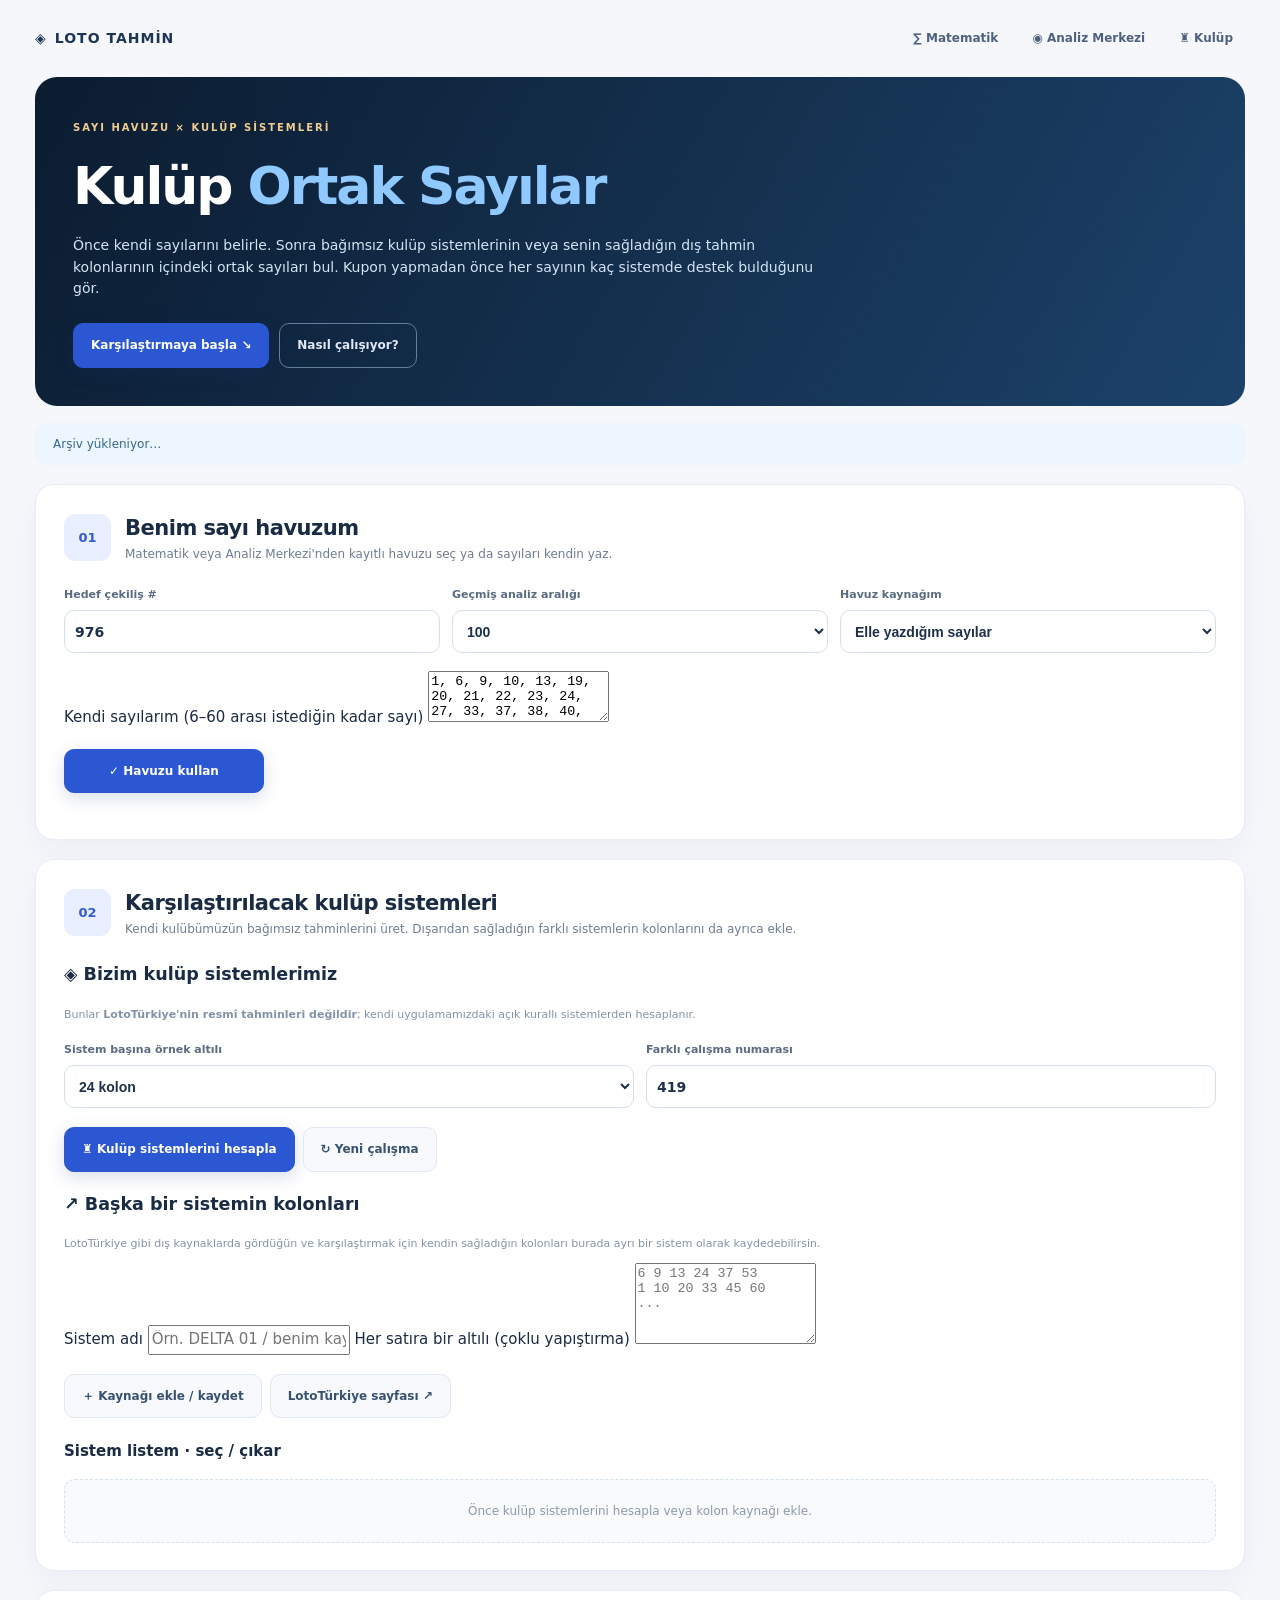
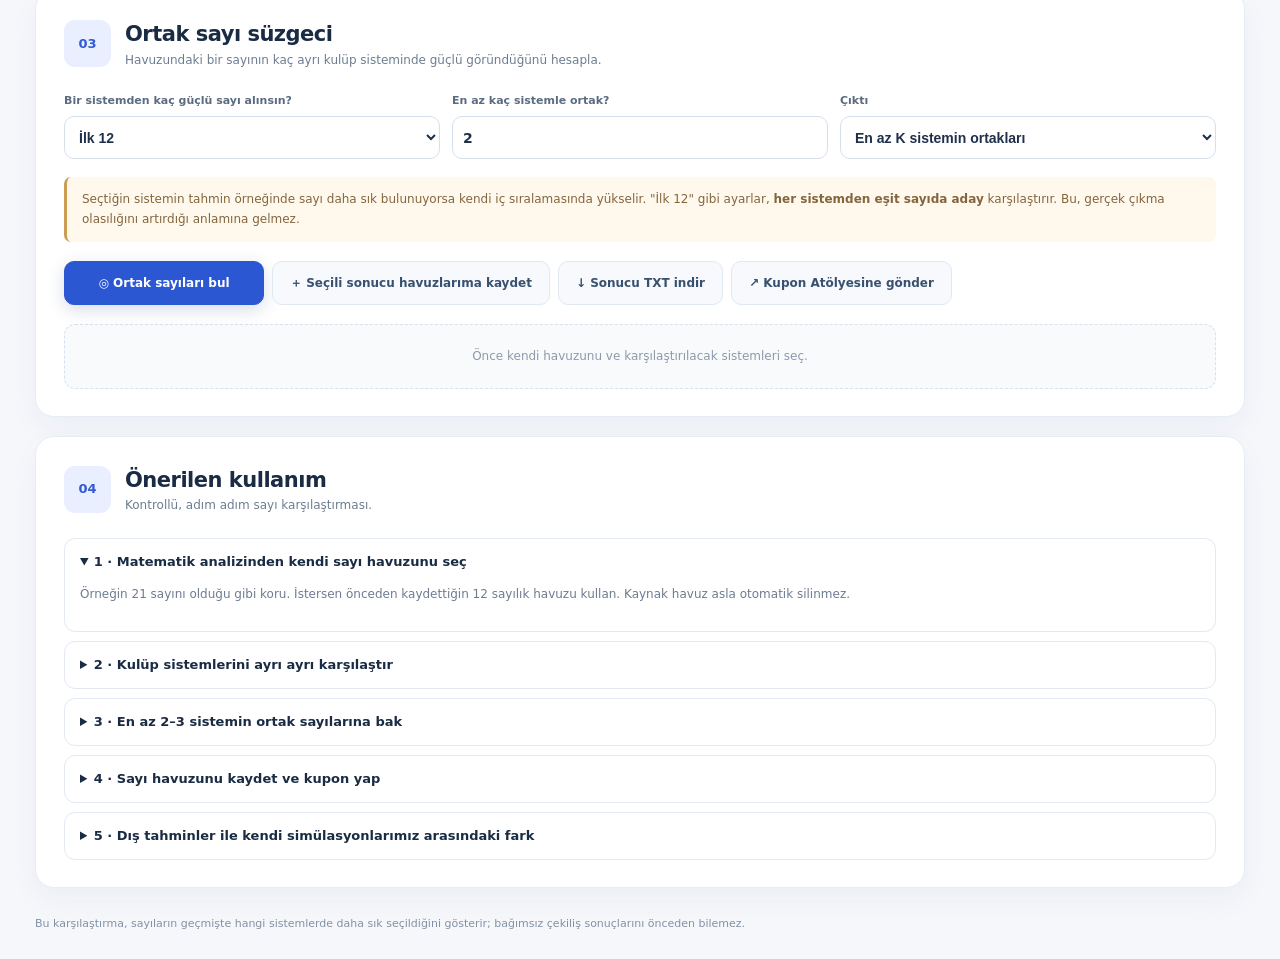
==== club-compare.html @ 2487f903 "Create standalone Winners Club cross-system common-numbers comparison workspace" ====
<!doctype html>
<html lang="tr">
<head><meta charset="utf-8"><meta name="viewport" content="width=device-width,initial-scale=1,viewport-fit=cover">
<meta name="theme-color" content="#11253d">
<meta name="description" content="Kendi loto sayı havuzunu, bağımsız Kazananlar Kulübü sistemleri ve sana ait dış tahmin kolonlarıyla karşılaştır.">
<title>Kulüp Ortak Sayı Analizi · Loto Tahmin</title>
<link rel="stylesheet" href="./styles.css"><link rel="stylesheet" href="./lab.css"><link rel="stylesheet" href="./club-compare.css">
</head>
<body><main class="lab-shell">
<header class="lab-nav"><a class="lab-logo" href="./index.html">◈ <strong>LOTO TAHMİN</strong></a>
<nav><a href="./index.html">∑ Matematik</a><a href="./lab.html">◉ Analiz Merkezi</a><a href="./lab.html#club">♜ Kulüp</a></nav></header>
<section class="lab-hero club-hero">
<span class="lab-eyebrow">SAYI HAVUZU × KULÜP SİSTEMLERİ</span>
<h1>Kulüp <span>Ortak Sayılar</span></h1>
<p>Önce kendi sayılarını belirle. Sonra bağımsız kulüp sistemlerinin veya senin sağladığın dış tahmin kolonlarının içindeki ortak sayıları bul. Kupon yapmadan önce her sayının kaç sistemde destek bulduğunu gör.</p>
<div class="lab-hero-actions"><a class="lab-button primary" href="#clubOwn">Karşılaştırmaya başla ↘</a><a class="lab-button outline" href="#clubHelp">Nasıl çalışıyor?</a></div>
</section>
<div class="lab-status" id="clubStatus">Arşiv yükleniyor…</div>

<section class="lab-panel" id="clubOwn">
<div class="lab-panel-heading"><span class="lab-step">01</span><div><h2>Benim sayı havuzum</h2><p>Matematik veya Analiz Merkezi'nden kayıtlı havuzu seç ya da sayıları kendin yaz.</p></div></div>
<div class="lab-grid three">
<label>Hedef çekiliş #<input id="clubTarget" type="number" min="2" value="976" inputmode="numeric"></label>
<label>Geçmiş analiz aralığı<select id="clubWindow"><option value="30">30</option><option value="50">50</option><option value="100" selected>100</option><option value="200">200</option><option value="500">500</option></select></label>
<label>Havuz kaynağım<select id="ownSource"><option value="manual">Elle yazdığım sayılar</option></select></label>
</div>
<label class="club-text-label" for="ownNumbers">Kendi sayılarım (6–60 arası istediğin kadar sayı)</label>
<textarea id="ownNumbers" class="club-textarea" rows="3" spellcheck="false" placeholder="1, 6, 9, 10, 13, 19, 20, ...">1, 6, 9, 10, 13, 19, 20, 21, 22, 23, 24, 27, 33, 37, 38, 40, 45, 48, 53, 54, 60</textarea>
<div class="lab-actions"><button id="applyOwn" type="button" class="lab-button primary">✓ Havuzu kullan</button><span class="lab-muted" id="ownCount"></span></div>
<div id="ownPreview" class="lab-ballrow"></div>
</section>

<section class="lab-panel" id="clubSources">
<div class="lab-panel-heading"><span class="lab-step">02</span><div><h2>Karşılaştırılacak kulüp sistemleri</h2><p>Kendi kulübümüzün bağımsız tahminlerini üret. Dışarıdan sağladığın farklı sistemlerin kolonlarını da ayrıca ekle.</p></div></div>
<div class="club-source-split">
<div class="club-subsection">
<h3>◈ Bizim kulüp sistemlerimiz</h3>
<p class="lab-muted">Bunlar <strong>LotoTürkiye'nin resmî tahminleri değildir</strong>; kendi uygulamamızdaki açık kurallı sistemlerden hesaplanır.</p>
<div class="lab-grid two">
<label>Sistem başına örnek altılı<select id="simulationCount"><option value="12">12 kolon</option><option value="24" selected>24 kolon</option><option value="50">50 kolon</option><option value="100">100 kolon</option></select></label>
<label>Farklı çalışma numarası<input id="simulationSeed" type="number" value="419" inputmode="numeric"></label>
</div>
<div class="lab-actions"><button id="simulateClub" type="button" class="lab-button primary">♜ Kulüp sistemlerini hesapla</button><button id="shuffleClub" type="button" class="lab-button soft">↻ Yeni çalışma</button></div>
</div>
<div class="club-subsection">
<h3>↗ Başka bir sistemin kolonları</h3>
<p class="lab-muted">LotoTürkiye gibi dış kaynaklarda gördüğün ve karşılaştırmak için kendin sağladığın kolonları burada ayrı bir sistem olarak kaydedebilirsin.</p>
<label class="club-text-label" for="externalName">Sistem adı</label>
<input id="externalName" type="text" class="club-textfield" maxlength="75" placeholder="Örn. DELTA 01 / benim kayıtlarım">
<label class="club-text-label" for="externalColumns">Her satıra bir altılı (çoklu yapıştırma)</label>
<textarea id="externalColumns" rows="5" class="club-textarea" spellcheck="false" placeholder="6 9 13 24 37 53&#10;1 10 20 33 45 60&#10;..."></textarea>
<div class="lab-actions"><button id="importExternal" type="button" class="lab-button soft">＋ Kaynağı ekle / kaydet</button><a href="https://www.lototurkiye.com/TAHMIN" target="_blank" rel="noopener noreferrer" class="lab-button soft">LotoTürkiye sayfası ↗</a></div>
</div>
</div>
<h3 class="lab-subtitle">Sistem listem · seç / çıkar</h3>
<div id="sourceList" class="club-source-list"><p class="lab-empty">Önce kulüp sistemlerini hesapla veya kolon kaynağı ekle.</p></div>
</section>

<section class="lab-panel" id="clubIntersect">
<div class="lab-panel-heading"><span class="lab-step">03</span><div><h2>Ortak sayı süzgeci</h2><p>Havuzundaki bir sayının kaç ayrı kulüp sisteminde güçlü göründüğünü hesapla.</p></div></div>
<div class="lab-grid three">
<label>Bir sistemden kaç güçlü sayı alınsın?<select id="topPerSource"><option value="6">İlk 6</option><option value="10">İlk 10</option><option value="12" selected>İlk 12</option><option value="15">İlk 15</option><option value="20">İlk 20</option><option value="30">İlk 30</option><option value="60">O sistemin tüm görülen sayıları</option></select></label>
<label>En az kaç sistemle ortak?<input id="minClubSources" type="number" min="1" value="2" inputmode="numeric"></label>
<label>Çıktı<select id="intersectionDisplay"><option value="consensus" selected>En az K sistemin ortakları</option><option value="all">Bütün sistemlerin ortakları</option><option value="supported">En az 1 sistemde</option><option value="unmatched">Sistemlerde bulunmayanlar</option></select></label>
</div>
<div class="lab-note">Seçtiğin sistemin tahmin örneğinde sayı daha sık bulunuyorsa kendi iç sıralamasında yükselir. "İlk 12" gibi ayarlar, <strong>her sistemden eşit sayıda aday</strong> karşılaştırır. Bu, gerçek çıkma olasılığını artırdığı anlamına gelmez.</div>
<div class="lab-actions"><button id="compareClub" type="button" class="lab-button primary">◎ Ortak sayıları bul</button><button id="saveConsensus" type="button" class="lab-button soft">＋ Seçili sonucu havuzlarıma kaydet</button><button id="exportClub" type="button" class="lab-button soft">↓ Sonucu TXT indir</button><button id="sendToCoupons" type="button" class="lab-button soft">↗ Kupon Atölyesine gönder</button></div>
<div id="clubOutput"><p class="lab-empty">Önce kendi havuzunu ve karşılaştırılacak sistemleri seç.</p></div>
</section>

<section class="lab-panel" id="clubHelp">
<div class="lab-panel-heading"><span class="lab-step">04</span><div><h2>Önerilen kullanım</h2><p>Kontrollü, adım adım sayı karşılaştırması.</p></div></div>
<div class="lab-guide">
<details open><summary>1 · Matematik analizinden kendi sayı havuzunu seç</summary><p>Örneğin 21 sayını olduğu gibi koru. İstersen önceden kaydettiğin 12 sayılık havuzu kullan. Kaynak havuz asla otomatik silinmez.</p></details>
<details><summary>2 · Kulüp sistemlerini ayrı ayrı karşılaştır</summary><p>Kulübümüzdeki 6 bağımsız sistemden 24–100 kolon örneği oluştur. Varsa LotoTürkiye veya başka yerden <em>kendinin getirdiği</em> gerçek kolonları ayrı isimle ekle. Sistem adını ve kolonların hangi hedef çekilişe ait olduğunu kontrol et.</p></details>
<details><summary>3 · En az 2–3 sistemin ortak sayılarına bak</summary><p>İlk 12–15 sayılık sistem listelerini kıyasla. Önce 2 sistem eşiğiyle başla; 3 veya 4 sistem eşiği çok sayıyı dışarıda bırakıyorsa geri dön. Ayrıca "Bütün sistemlerde ortak" seçeneği de var.</p></details>
<details><summary>4 · Sayı havuzunu kaydet ve kupon yap</summary><p>Ortaya çıkan sonuç ayrı bir havuz olarak kaydedilir. Kupon Atölyesi'ne geçtiğinde bu havuzu sıkı veya yumuşak sınırla kullanabilirsin. Sıfır veya 6'dan az sayı varsa altılı yapmak için havuzu genişletmelisin.</p></details>
<details><summary>5 · Dış tahminler ile kendi simülasyonlarımız arasındaki fark</summary><p>LotoTürkiye'deki sistemler birçok olası kombinasyon arasından örnekler yayımlıyor; tüm olasılıkları temsil ettikleri söylenemez. Sitemiz bu içerikleri otomatik kopyalamaz veya yeniden yayımlamaz. Senin eklediğin tahminler yalnızca kendi cihazında saklanır. 4–5 bilme garantisi yoktur.</p></details>
</div></section>
<footer class="lab-footer">Bu karşılaştırma, sayıların geçmişte hangi sistemlerde daha sık seçildiğini gösterir; bağımsız çekiliş sonuçlarını önceden bilemez.</footer>
<div class="lab-toast" id="clubToast" role="status" aria-live="polite"></div>
</main><script type="module" src="./club-compare-ui.mjs"></script></body></html>
---- styles.css ----
:root{
 --ink:#132137;--muted:#617087;--subtle:#95a0b1;--line:#e5eaf1;--paper:#f5f7fb;--white:#fff;--navy:#0d1b2a;--deep:#152a45;--blue:#315de6;--blue2:#eff3ff;--green:#13835e;--greenbg:#e9f9f1;--orange:#edac4b;--shadow:0 14px 42px rgba(19,39,72,.05)
}
*{box-sizing:border-box}html{scroll-behavior:smooth}body{margin:0;background:var(--paper);color:var(--ink);font:15px/1.55 system-ui,-apple-system,"Segoe UI",sans-serif}
button,input{font:inherit}button{cursor:pointer}a{color:inherit}.shell{max-width:1280px;margin:auto;padding:0 24px}.top{height:96px;display:flex;align-items:center;justify-content:space-between;gap:20px}
.brand{display:flex;align-items:center;gap:14px}.brand-icon{width:47px;height:47px;border-radius:14px;display:grid;place-items:center;color:#f0c777;background:var(--navy);font-size:30px}.overline{color:var(--muted);font-size:10px;font-weight:800;letter-spacing:1.8px}
.brand h1{font-size:23px;margin:-2px 0 0;letter-spacing:-1.1px}.brand em{font-style:normal;color:var(--blue)}.status{font-size:12px;font-weight:700;background:#edf4ee;border:1px solid #d5e8d8;color:#337754;padding:9px 13px;border-radius:99px;white-space:nowrap}
.status i{display:inline-block;width:7px;height:7px;border-radius:50%;background:#389a66;margin-right:5px}.status.error{color:#b33939;background:#fff0ef;border-color:#ffdfda}.status.error i{background:#d45146}
.intro{border-radius:25px;background:linear-gradient(124deg,#0c1b2b 0%,#193550 63%,#234f68 100%);color:white;padding:45px 50px;display:flex;align-items:flex-end;justify-content:space-between;gap:30px;position:relative;overflow:hidden;box-shadow:0 20px 50px rgba(10,27,47,.12)}
.intro:after{content:"";width:480px;height:480px;border:1px solid rgba(255,255,255,.08);border-radius:50%;position:absolute;right:-190px;top:-240px;box-shadow:0 0 0 60px rgba(255,255,255,.023),0 0 0 120px rgba(255,255,255,.018)}
.intro>div{position:relative;z-index:1}.eyebrow{color:#f2c279;font-size:10px;font-weight:800;letter-spacing:2.4px}.intro h2{font-size:clamp(26px,3.5vw,45px);letter-spacing:-1.7px;line-height:1.13;margin:12px 0 18px}.intro h2 span{color:#a6d9fc}.intro p{max-width:580px;font-size:14px;color:#bdd0df;margin:0}.intro-numbers{display:flex;gap:24px;text-align:center;flex-shrink:0}
.intro-numbers div{border-left:1px solid rgba(255,255,255,.2);padding-left:21px}.intro-numbers strong{display:block;font-size:32px;line-height:1.2;font-weight:750;letter-spacing:-1px}.intro-numbers span{font-size:11px;color:#bdcfdf}
.workbench,.results,.compare,.archive{background:var(--white);padding:30px 34px;margin-top:24px;border:1px solid #edf0f5;border-radius:20px;box-shadow:var(--shadow)}
.panel-heading{display:flex;gap:14px;align-items:center;margin-bottom:25px}.panel-heading h3{font-size:21px;margin:0;letter-spacing:-.5px}.panel-heading p{font-size:13px;margin:0;color:var(--muted)}.step-counter{border-radius:10px;background:#edf1ff;color:var(--blue);font-weight:800;padding:9px 12px;font-size:13px;align-self:flex-start}
.targetbar{display:flex;align-items:center;gap:20px;padding:18px 22px;background:#f8faff;border:1px solid #e6ecff;border-radius:13px;margin-bottom:23px}.targetbar>label{font-size:12px;font-weight:800;max-width:105px;line-height:1.35}.target-input{height:46px;width:123px;display:flex;align-items:center;border:1px solid #d9e3fa;background:#fff;border-radius:10px;color:#95a9c0;padding:0 12px;gap:6px}.target-input input{width:100%;min-width:0;border:0;outline:0;font-size:22px;color:var(--ink);font-weight:750}.target-numbers{display:flex;align-items:center;flex-wrap:wrap;gap:8px;margin-left:auto}
.ball{min-width:31px;height:31px;padding:0 7px;display:inline-flex;justify-content:center;align-items:center;border-radius:9px;background:#f0f3f8;color:#20344a;font-size:13px;font-weight:800;font-variant-numeric:tabular-nums}
.ball.hit{background:var(--greenbg);color:var(--green);box-shadow:inset 0 0 0 1px #c7eedc}.ball.target{background:#dfebff;color:#234eaa}
.muted{color:var(--muted)}.mode-tabs{display:flex;gap:8px;flex-wrap:wrap;border-bottom:1px solid var(--line);padding-bottom:15px;margin-bottom:22px}
.tab{border:1px solid var(--line);background:#fff;border-radius:10px;padding:11px 15px;font-size:13px;font-weight:750;color:#58677b;transition:.15s}.tab:hover{border-color:#b4c5fc}.tab.active{background:var(--navy);color:#fff;border-color:var(--navy)}.tab span{font-size:19px;line-height:0;vertical-align:-1px;margin-right:3px}
.form-grid{display:grid;grid-template-columns:repeat(3,minmax(0,1fr));gap:14px}.field{display:flex;flex-direction:column;gap:7px}.field label,.field>span{font-size:12px;font-weight:780}.field label small,.field span small{font-size:10px;color:#9ba7b5;font-weight:550}
.field input:not([type=checkbox]),.filter-row input,.save-input input{height:46px;min-width:0;width:100%;padding:0 13px;border:1px solid #dce3ed;background:#fff;border-radius:10px;color:var(--ink);outline:0;font-variant-numeric:tabular-nums}
.field input:focus,.filter-row input:focus,.save-input input:focus{border-color:var(--blue);box-shadow:0 0 0 3px rgba(49,93,230,.1)}
.span-two{grid-column:1/-1}.hidden{display:none!important}.checkline{font-size:12px;font-weight:650;display:flex;align-items:center;gap:9px;color:var(--ink);cursor:pointer}.checkline input{accent-color:var(--blue);width:16px;height:16px;margin:0}.alt-input{max-width:280px}
.rule-line{font-size:12px;color:#5b7292;background:#f3f7fc;border-radius:10px;padding:12px 15px;margin-top:18px}.rule-line span{font-size:16px;color:#4068d8}
.form-actions{display:flex;align-items:center;gap:10px;flex-wrap:wrap;margin-top:22px}.primary,.secondary,.ghost,.file-button{display:inline-flex;align-items:center;justify-content:center;gap:6px;border-radius:10px;font-size:13px;font-weight:800;text-decoration:none;padding:12px 18px;min-height:45px}
.primary{background:var(--blue);border:1px solid var(--blue);color:#fff;box-shadow:0 5px 12px rgba(49,93,230,.14)}.primary:hover{background:#244bcb}
.secondary{background:#fff;color:#344963;border:1px solid #d7dfe9}.secondary:hover{background:#f7faff}
.ghost{border:0;background:transparent;color:#506b8f;padding:8px 4px}.ghost:hover{color:var(--blue)}.danger{color:#c04b4b}.link-button{width:max-content}
.metrics{display:grid;grid-template-columns:repeat(4,1fr);gap:10px;margin-bottom:25px}.metric{padding:17px 14px;background:#f8fafd;border:1px solid var(--line);border-radius:12px}.metric strong{display:block;font-size:25px;line-height:1.3;letter-spacing:-.8px;font-variant-numeric:tabular-nums}.metric span{font-size:11px;color:var(--muted);font-weight:650}.metric.positive{background:#f0fbf5;border-color:#d4f0df}.metric.positive strong{color:var(--green)}
.result-head{display:flex;align-items:center;justify-content:space-between;gap:15px;margin:12px 0}.result-head strong{display:block}.result-head small{display:block;color:var(--muted);font-size:11px}.number-grid{display:flex;gap:7px;flex-wrap:wrap;padding:8px 0 18px}
.table-scroller{overflow:auto;border:1px solid var(--line);border-radius:12px}.step-table{border-collapse:collapse;width:100%;min-width:840px;text-align:left}.step-table th{font-size:11px;letter-spacing:.2px;color:#6d7f97;background:#f8fafd;padding:13px 16px;white-space:nowrap}
.step-table td{border-top:1px solid #ecf0f4;padding:12px 15px;font-size:12px;vertical-align:middle}.step-table tr:hover td{background:#fbfcff}.step-table .ball{margin:2px;min-width:27px;height:27px;padding:0 5px;border-radius:7px;font-size:11px}
.step-table .refval{font-size:14px;font-weight:750;color:var(--ink);white-space:nowrap}.step-table .index{font-size:11px;color:var(--subtle)}.step-table .pickfrom{white-space:nowrap;font-weight:650}.step-table .pickfrom small{display:block;color:var(--subtle);font-weight:400}.matches{font-weight:800;color:var(--green)}.no-hit{color:#a0a9b6}
.alert{padding:12px 15px;border-radius:9px;margin-top:16px;background:#fffbec;color:#8b640f;font-size:12px}
.save-row{border-top:1px solid var(--line);padding-top:21px;margin-top:20px;display:flex;gap:14px;align-items:flex-end;justify-content:flex-end}.save-input{flex:1;display:flex;flex-direction:column;gap:6px}.save-input>span{font-size:11px;font-weight:750}
.empty{padding:20px;background:#f7f9fc;text-align:center;border-radius:12px;color:var(--muted);font-size:13px}
.saved-list{display:flex;flex-direction:column;gap:10px}.saved-item{border:1px solid var(--line);padding:14px;display:flex;align-items:center;gap:13px;border-radius:12px}.saved-item.active{border-color:#c6d4fb;background:#f9fbff}.saved-item .toggle{accent-color:var(--blue);width:19px;height:19px}.saved-details{flex:1;min-width:0}.saved-details strong{display:block;overflow:hidden;text-overflow:ellipsis;white-space:nowrap;font-size:13px}.saved-details small{display:block;color:var(--muted);font-size:11px}.saved-item .mini{background:#edf5ff;color:#315494;border-radius:7px;padding:5px 8px;font-size:12px;font-weight:800}.saved-item button{padding:5px 10px;border:0;background:transparent;color:#a45b63;font-weight:800}
.compare-controls{display:flex;gap:10px;flex-wrap:wrap;margin:20px 0}.radio-pill{cursor:pointer}.radio-pill input{position:absolute;opacity:0}.radio-pill span{display:inline-flex;padding:10px 13px;border:1px solid #dce2ee;border-radius:9px;font-weight:760;font-size:12px}.radio-pill input:checked+span{background:#eaf0ff;border-color:#bacafe;color:#2548c3}
.compare-stats{display:flex;gap:12px;align-items:center;flex-wrap:wrap;font-size:12px;color:var(--muted)}.compare-stats strong{font-size:19px;color:var(--ink)}
.filters{border:1px solid var(--line);border-radius:12px;margin-top:14px;overflow:hidden}.filters summary{display:flex;justify-content:space-between;align-items:center;list-style:none;cursor:pointer;padding:15px 18px;background:#f9fafc;font-size:13px;font-weight:780}.filters summary::-webkit-details-marker{display:none}.filters .subtle{font-size:11px;color:#8a96a7;font-weight:500}.filter-body{padding:20px;display:grid;gap:15px}.filter-row{display:flex;gap:15px}.filter-row label{font-size:11px;color:var(--muted);font-weight:700;display:flex;flex-direction:column;gap:6px;flex:1}.compact{max-width:420px}.filtered-result{margin-top:16px;border:1px solid #e3ebfb;background:#f9fbff;padding:18px;border-radius:12px}.filtered-result strong{font-size:14px}.filtered-result p{font-size:12px;color:var(--muted);margin:5px 0 7px}
.archive-toolbar{display:flex;gap:10px;flex-wrap:wrap}.file-button{position:relative;background:var(--navy);color:white;overflow:hidden}.file-button input{position:absolute;inset:0;opacity:0;cursor:pointer}.archive-preview{margin-top:15px;font-size:12px;color:var(--muted)}
footer{font-size:11px;color:#8492a4;display:flex;gap:8px;flex-wrap:wrap;justify-content:space-between;padding:24px 2px 42px}.toast{position:fixed;bottom:24px;left:50%;transform:translateX(-50%) translateY(30px);max-width:calc(100vw - 30px);background:#17263c;color:white;padding:12px 18px;font-size:12px;border-radius:12px;box-shadow:0 10px 30px rgba(0,0,0,.2);pointer-events:none;opacity:0;transition:.2s;z-index:20}.toast.show{opacity:1;transform:translateX(-50%) translateY(0)}
@media(max-width:850px){.intro{padding:33px;align-items:flex-start;flex-direction:column}.intro-numbers{width:100%;justify-content:space-around}.intro-numbers div{flex:1}.form-grid{grid-template-columns:repeat(2,minmax(0,1fr))}.span-two{grid-column:1/-1}.metrics{grid-template-columns:repeat(2,1fr)}}
@media(max-width:600px){.shell{padding:0 12px}.top{height:75px;gap:8px}.brand-icon{width:38px;height:38px;font-size:24px;border-radius:11px}.brand{gap:9px}.brand h1{font-size:20px}.overline{font-size:8px;letter-spacing:1px}.status{font-size:10px;padding:7px}.intro{border-radius:16px;padding:27px 22px;gap:23px}.intro h2{font-size:30px}.intro p{font-size:12px}.intro-numbers{gap:2px}.intro-numbers strong{font-size:26px}.intro-numbers div{padding-left:10px}.workbench,.results,.compare,.archive{padding:20px 14px;margin-top:14px;border-radius:15px}.panel-heading{margin-bottom:18px}.panel-heading h3{font-size:18px}.panel-heading p{font-size:11px}.targetbar{display:flex;gap:9px;align-items:flex-start;flex-wrap:wrap;padding:14px}.targetbar>label{width:74px;font-size:10px}.target-input{width:105px;height:40px}.target-input input{font-size:18px}.target-numbers{width:100%;margin:7px 0 0}.target-numbers .ball{min-width:30px;height:30px}.mode-tabs{display:grid;grid-template-columns:repeat(3,minmax(0,1fr));gap:6px}.tab{padding:9px 5px;font-size:11px}.form-grid{gap:11px}.field input:not([type=checkbox]){height:43px}.field label{font-size:11px}.form-actions{align-items:stretch}.form-actions .primary{width:100%}.form-actions .secondary{flex:1;font-size:11px;padding:10px}.metrics{gap:7px}.metric{padding:12px 10px}.metric strong{font-size:23px}.metric span{font-size:10px}.save-row{flex-direction:column;align-items:stretch}.save-input{width:100%}.save-row .primary{width:100%}.number-grid .ball{min-width:33px;height:33px}.saved-item{gap:8px;padding:11px}.saved-details strong{font-size:12px}.saved-details small{font-size:10px}.filters summary .subtle{display:none}.filter-row{gap:9px}.filter-body{padding:14px}.result-head{gap:5px}.result-head strong{font-size:13px}.result-head .ghost{font-size:11px}footer{font-size:10px}}
---- lab.css ----
/* Loto Tahmin: ayrı ve mobil uyumlu analiz merkezi */
.lab-shell{max-width:1250px;margin:auto;padding:0 20px;color:#1a2b44}
.lab-nav{height:77px;display:flex;gap:18px;align-items:center;justify-content:space-between}
.lab-logo{text-decoration:none;display:flex;gap:8px;align-items:center;color:#1d3554;font-size:14px;letter-spacing:1px}
.lab-logo::first-letter{color:#3263d6}.lab-nav nav{display:flex;gap:10px;overflow-x:auto;white-space:nowrap}
.lab-nav nav a{text-decoration:none;padding:8px 12px;border-radius:10px;font-weight:750;font-size:12px;color:#4e617f}
.lab-nav nav a:hover{background:#edf3fd;color:#2245a5}
.lab-hero{background:linear-gradient(120deg,#0b1c30,#1c426a);border-radius:22px;padding:38px;color:#fff}
.lab-eyebrow{font-size:10px;letter-spacing:2px;color:#f1cc8f;font-weight:800}.lab-hero h1{font-size:clamp(32px,4.5vw,52px);letter-spacing:-2px;margin:8px 0}
.lab-hero h1 span{color:#90c9ff}.lab-hero p{font-size:14px;color:#d4e5f2;max-width:760px;margin:0 0 23px}.lab-hero-actions{display:flex;flex-wrap:wrap;gap:10px}
.lab-button{border:1px solid #c7d5e7;background:#fff;display:inline-flex;align-items:center;justify-content:center;gap:6px;padding:12px 17px;font-size:12px;font-weight:800;text-decoration:none;white-space:normal;text-align:center;border-radius:10px;color:#38516f;min-height:44px;cursor:pointer}
.lab-button.primary{background:#2c57d3;color:white;border-color:#2c57d3;box-shadow:0 5px 17px rgba(23,52,125,.17)}.lab-button.primary:hover{background:#244abc}
.lab-button.soft{background:#f7f9fd;border-color:#e0e8f2}.lab-hero .lab-button.outline{border-color:#637e9d;color:#e1e8f5;background:transparent}
.lab-button:disabled{opacity:.6;cursor:wait}
.lab-status{font-size:12px;color:#36688d;background:#edf6fe;padding:12px 18px;border-radius:10px;margin:17px 0}
.lab-panel{background:#fff;padding:27px 28px;border-radius:19px;box-shadow:0 12px 30px rgba(20,47,83,.045);margin-top:19px;border:1px solid #e8edf5;scroll-margin-top:10px}
.lab-panel-heading{display:flex;align-items:center;gap:14px;margin-bottom:23px}
.lab-step{display:grid;place-items:center;background:#e9efff;color:#345bd2;font-weight:800;font-size:13px;min-width:47px;height:47px;border-radius:11px}
.lab-panel-heading h2{font-size:21px;letter-spacing:-.5px;margin:0}.lab-panel-heading p{font-size:12px;color:#6d7d91;margin:0}
.lab-grid{display:grid;gap:12px;margin:18px 0}.lab-grid.four{grid-template-columns:repeat(4,minmax(0,1fr))}.lab-grid.three{grid-template-columns:repeat(3,minmax(0,1fr))}.lab-grid.two{grid-template-columns:repeat(2,minmax(0,1fr))}
.lab-grid label{display:flex;flex-direction:column;gap:7px;font-size:11px;font-weight:800;color:#5b6b80}
.lab-grid input,.lab-grid select{border:1px solid #d6e0ed;border-radius:10px;height:43px;padding:8px 10px;width:100%;min-width:0;background:#fff;color:#1e304a;font-size:14px;outline:none;font-weight:650}
.lab-grid input:focus,.lab-grid select:focus{border-color:#3862cc;box-shadow:0 0 0 3px #edf2fe}
.lab-minirow{display:flex;align-items:center;gap:10px;flex-wrap:wrap;margin:13px 0}
.lab-minirow button,.lab-minirow span{border:1px solid #e0e7f3;background:#f5f8fd;border-radius:7px;padding:7px 12px;font-weight:750;font-size:11px;color:#4f6687}
.lab-minirow span{border:0;background:none;margin-left:auto}
.lab-module-list{display:grid;grid-template-columns:repeat(3,minmax(0,1fr));gap:9px;max-height:520px;overflow:auto;padding:5px;border:1px solid #eef1f7;border-radius:12px}
.lab-mod-group{grid-column:1/-1;font-size:11px;color:#55729a;font-weight:800;letter-spacing:1.2px;background:#f1f5fb;padding:9px 12px;border-radius:8px;margin-top:6px}
.lab-mod{border:1px solid #e4eaf2;border-radius:10px;padding:11px;display:flex;gap:9px;cursor:pointer;background:white}
.lab-mod.selected{background:#f6f9ff;border-color:#bdd2fe}.lab-mod input{width:17px;height:17px;accent-color:#325ee1;flex-shrink:0;margin:3px 0 0}
.lab-mod strong{display:block;font-size:12px}.lab-mod small{display:block;font-size:10px;color:#78879d;line-height:1.5}
.lab-actions{display:flex;gap:8px;flex-wrap:wrap;margin:19px 0}.lab-actions .primary{min-width:200px}
.lab-results{display:grid;gap:12px}.lab-empty{color:#8c9aab;font-size:12px;padding:22px;background:#f8fafc;border:1px dashed #d5e2ee;border-radius:11px;text-align:center;margin:0}
.lab-card{border:1px solid #e5ebf4;border-radius:11px;padding:15px;background:#fcfdff}.lab-card-head{display:flex;gap:10px;justify-content:space-between;align-items:center;margin-bottom:10px}
.lab-card-head strong{font-size:13px}.lab-card-head small{font-size:11px;color:#7e91aa}.lab-card p{font-size:11px;color:#75849b;margin:4px 0 12px}
.lab-ballrow{display:flex;gap:5px;flex-wrap:wrap}.lab-ball{width:33px;height:33px;border-radius:8px;display:grid;place-items:center;background:#e9f0fa;color:#2b4770;font-size:12px;font-weight:800}
.lab-ball.hit{background:#dff9ed;color:#008459;border:1px solid #baf0d6}
.lab-card-footer{display:flex;gap:9px;align-items:center;justify-content:space-between;margin-top:13px}
.lab-card-footer button,.lab-small-button{border:1px solid #ced8e7;background:white;border-radius:8px;padding:8px 11px;font-size:11px;color:#33567e;font-weight:800;cursor:pointer}
.lab-card-footer span{font-size:11px;color:#67809d}.lab-small-results{margin-top:13px}
.lab-table-wrapper{overflow-x:auto;border:1px solid #e3eaf2;border-radius:10px;margin-top:13px}
.lab-table{border-collapse:collapse;width:100%;min-width:630px;font-size:12px}.lab-table th{text-align:left;color:#677d9a;background:#f3f6fc;padding:12px;white-space:nowrap}
.lab-table td{padding:11px;border-top:1px solid #eaf0f6;vertical-align:top}.lab-table .lab-ball{width:26px;height:26px;display:inline-grid;margin:2px;border-radius:7px;font-size:11px}
.lab-good{color:#0c9662;font-weight:800}.lab-muted{color:#8293a8;font-size:11px}.lab-stats{display:flex;gap:12px;flex-wrap:wrap;margin:8px 0 14px}
.lab-stats>div{border:1px solid #e4ebf4;background:#f8faff;padding:13px;border-radius:10px;flex:1;min-width:112px}
.lab-stats strong{display:block;font-size:22px}.lab-stats span{font-size:10px;color:#74869d}
.lab-saved-list{display:grid;gap:8px;max-height:420px;overflow:auto}.lab-saved-row{display:flex;align-items:center;gap:9px;padding:12px;border:1px solid #e3eaf2;border-radius:10px;font-size:12px}
.lab-saved-row input{accent-color:#2d59dd;width:18px;height:18px}.lab-saved-row>span{flex:1;min-width:0}.lab-saved-row b{display:block;font-size:12px}.lab-saved-row small{display:block;font-size:10px;color:#8a96a7}
.lab-saved-row button{border:0;background:#fff1f1;color:#a84949;border-radius:7px;padding:7px 10px;font-size:11px;font-weight:800;cursor:pointer}
.lab-note{padding:13px 15px;font-size:12px;border-left:3px solid #cb9d54;border-radius:7px;background:#fff9ed;color:#84653e;line-height:1.6;margin:14px 0}
.lab-ticket{padding:15px;border:1px solid #dfe7f3;border-radius:12px;margin-bottom:9px;background:#fafcff;display:flex;align-items:center;gap:15px;justify-content:space-between;flex-wrap:wrap}
.lab-ticket>.lab-ballrow{flex:1}.lab-ticket strong{font-size:12px;color:#33528a;min-width:63px}.lab-ticket .lab-ball{border-radius:100px;width:39px;height:39px}
.lab-ticket small{font-size:10px;color:#8896ab}
.lab-team-strip{display:grid;grid-template-columns:repeat(3,minmax(0,1fr));gap:9px}
.lab-team{padding:12px;border:1px solid #e4ebf4;background:#f8faff;border-radius:11px}
.lab-team strong{display:block;font-size:13px}.lab-team small{font-size:10px;line-height:1.45;display:block;color:#7d8fa4}
.lab-subtitle{font-size:15px;margin-top:22px}
.lab-guide{display:grid;gap:9px}.lab-guide details{border:1px solid #e3e9f2;border-radius:11px;padding:13px 15px}
.lab-guide summary{cursor:pointer;font-size:13px;font-weight:780}.lab-guide p{font-size:12px;color:#6d7c90;line-height:1.8}
.lab-guide a{font-size:12px;font-weight:700;color:#2656bd}
.lab-footer{padding:27px 0;font-size:11px;color:#8291a3;text-align:center}
.lab-toast{position:fixed;bottom:25px;left:50%;transform:translate(-50%,20px);opacity:0;transition:.2s;padding:13px 18px;background:#12263e;color:#fff;z-index:99;border-radius:10px;font-size:12px;pointer-events:none;max-width:90vw}
.lab-toast.show{opacity:1;transform:translate(-50%,0)}
@media(max-width:900px){.lab-module-list{grid-template-columns:repeat(2,1fr)}.lab-grid.four{grid-template-columns:repeat(2,minmax(0,1fr))}}
@media(max-width:650px){.lab-shell{padding:0 12px}.lab-nav{height:auto;display:block;padding:17px 4px}.lab-nav nav{gap:4px;margin-top:11px}.lab-nav nav a{font-size:11px;padding:6px 8px}
.lab-hero{border-radius:16px;padding:27px 20px}.lab-hero h1{font-size:32px}.lab-hero p{font-size:12px}.lab-panel{padding:20px 14px;border-radius:15px;margin-top:12px}
.lab-panel-heading{gap:10px}.lab-step{min-width:38px;height:38px}.lab-panel-heading h2{font-size:18px}.lab-panel-heading p{font-size:11px}
.lab-grid.four,.lab-grid.three,.lab-grid.two{grid-template-columns:repeat(2,minmax(0,1fr));gap:10px}.lab-module-list{grid-template-columns:1fr;max-height:370px}
.lab-mod{padding:9px}.lab-mod strong{font-size:12px}.lab-mod small{font-size:10px}
.lab-actions .lab-button{flex:1;min-width:0}.lab-stats>div{min-width:calc(50% - 7px)}.lab-team-strip{grid-template-columns:repeat(2,1fr)}.lab-ticket{gap:8px}.lab-ticket>.lab-ballrow{order:2;flex-basis:100%}.lab-minirow span{margin-left:0}.lab-ball{width:31px;height:31px}.lab-ticket .lab-ball{width:38px;height:38px}
}

.lab-inspector,.lab-sieve,.lab-backup{border-top:1px solid #e5edf5;margin-top:24px;padding-top:8px}
.lab-bars{display:flex;height:120px;align-items:stretch;justify-content:center;gap:4px;margin:10px 0 26px;padding:9px 5px 0;border-bottom:1px solid #bfcde2}
.lab-bar-unit{flex:1;min-width:5px;max-width:38px;display:flex;flex-direction:column;justify-content:flex-end;align-items:center;position:relative}
.lab-bar-unit>span{font-size:10px;color:#657a96;line-height:1.2}
.lab-bar-fill{width:100%;min-height:2px;background:linear-gradient(#6b9ade,#345bd4);border-radius:4px 4px 0 0}
.lab-bar-unit>small{position:absolute;bottom:-22px;font-size:9px;color:#8a98a9}
.lab-minititle{font-size:12px;margin:18px 0 4px;color:#40597a}
.lab-minihead{font-size:11px;color:#33506e}
.lab-inspector .lab-card{overflow:hidden}
@media(max-width:650px){.lab-bars{gap:2px;height:100px}.lab-bar-unit>span{font-size:9px}.lab-bar-unit>small{font-size:8px}}
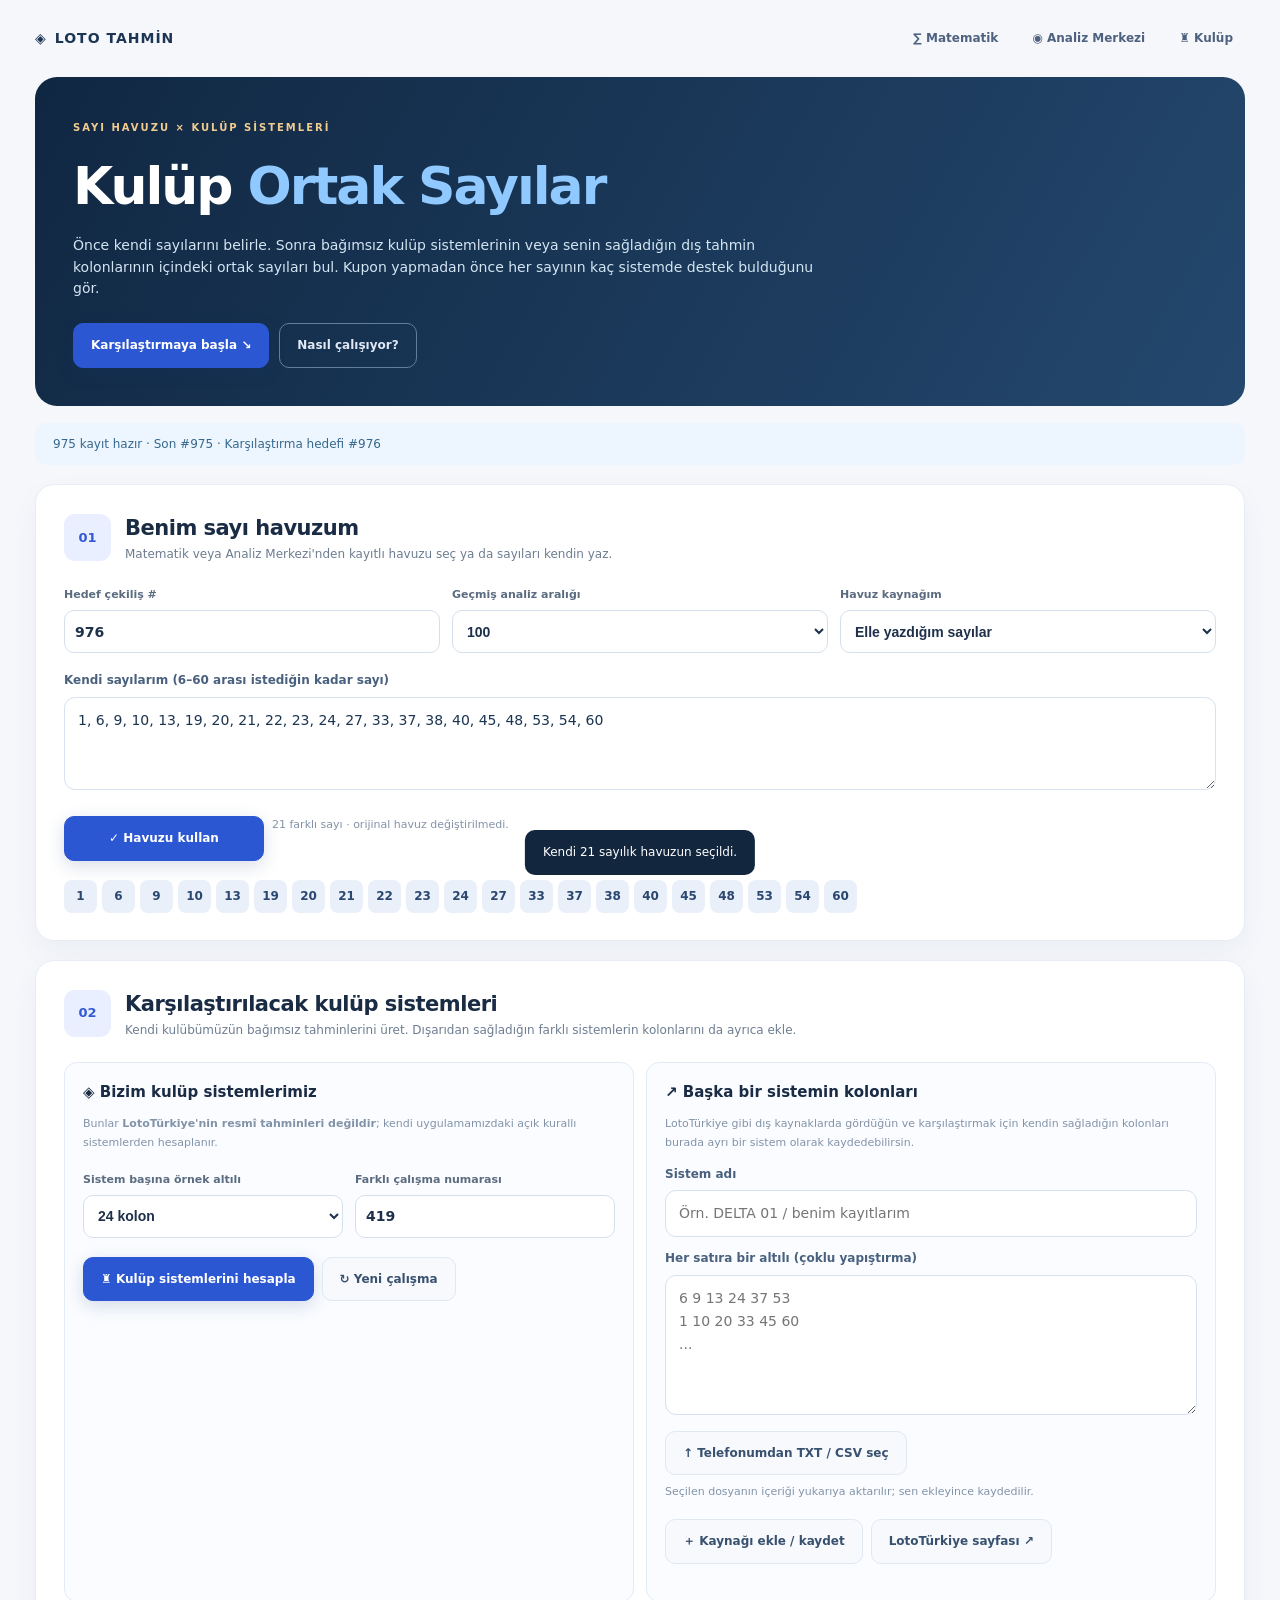
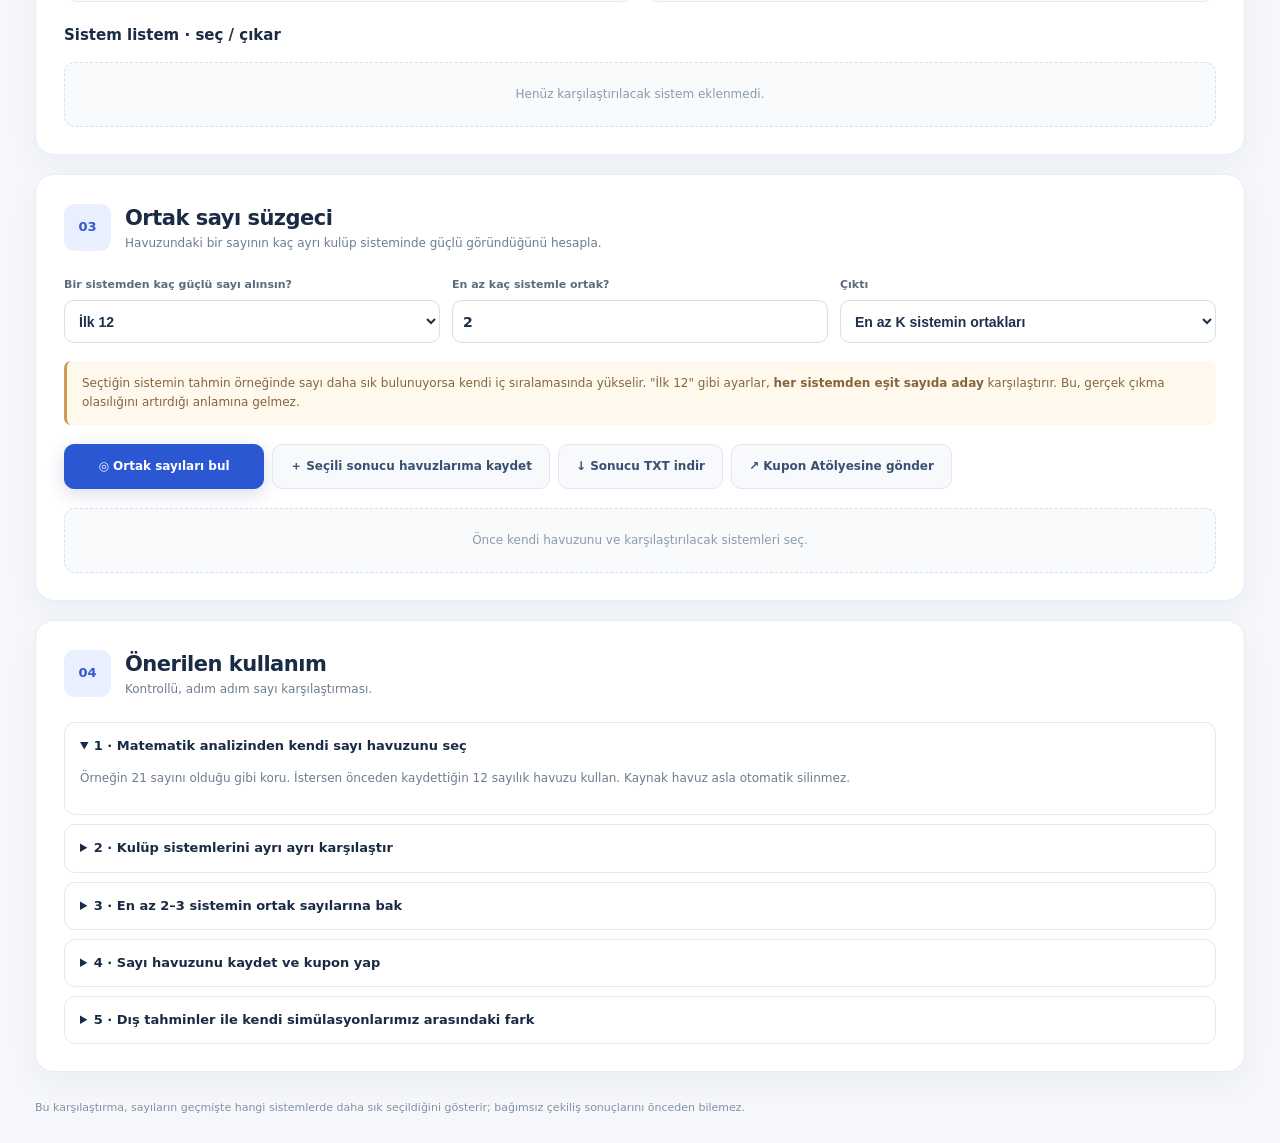
==== commit 49c7fe31: "Enable mobile TXT/CSV file upload for user-supplied external club predictions" ====
--- a/club-compare.html
+++ b/club-compare.html
@@ -49,6 +49,9 @@
 <input id="externalName" type="text" class="club-textfield" maxlength="75" placeholder="Örn. DELTA 01 / benim kayıtlarım">
 <label class="club-text-label" for="externalColumns">Her satıra bir altılı (çoklu yapıştırma)</label>
 <textarea id="externalColumns" rows="5" class="club-textarea" spellcheck="false" placeholder="6 9 13 24 37 53&#10;1 10 20 33 45 60&#10;..."></textarea>
+<div class="lab-actions" style="margin:9px 0">
+<label class="lab-button soft" for="externalFile">↑ Telefonumdan TXT / CSV seç<input type="file" id="externalFile" accept=".txt,.csv,text/plain,text/csv" style="position:absolute;width:1px;height:1px;opacity:0"></label>
+<span class="lab-muted">Seçilen dosyanın içeriği yukarıya aktarılır; sen ekleyince kaydedilir.</span></div>
 <div class="lab-actions"><button id="importExternal" type="button" class="lab-button soft">＋ Kaynağı ekle / kaydet</button><a href="https://www.lototurkiye.com/TAHMIN" target="_blank" rel="noopener noreferrer" class="lab-button soft">LotoTürkiye sayfası ↗</a></div>
 </div>
 </div>
--- a/club-compare.css
+++ b/club-compare.css
@@ -0,0 +1,40 @@
+.club-hero{background:linear-gradient(120deg,#102742,#24486e)}
+.club-text-label{font-size:12px;font-weight:800;color:#49617e;display:block;margin:12px 0 7px}
+.club-textarea,.club-textfield{font-family:inherit;font-size:14px;line-height:1.65;width:100%;border:1px solid #d7e1ef;padding:11px 13px;border-radius:11px;outline:0;color:#1b3451;background:#fff}
+.club-textarea:focus,.club-textfield:focus{border-color:#4976ea;box-shadow:0 0 0 3px #e6edff}
+.club-source-split{display:grid;grid-template-columns:1fr 1fr;gap:12px}
+.club-subsection{background:#fafcff;border:1px solid #e2ebf5;padding:18px;border-radius:13px;min-width:0}
+.club-subsection h3{font-size:15px;margin:0 0 8px}.club-subsection p{line-height:1.7}
+.club-source-list{display:grid;gap:9px;margin-top:12px}
+.club-source{display:flex;align-items:center;gap:12px;justify-content:space-between;border:1px solid #dee7f2;border-radius:11px;padding:12px 14px;background:#fff}
+.club-source-main{display:flex;align-items:center;gap:10px;min-width:0;flex:1}
+.club-source input[type=checkbox]{width:20px;height:20px;accent-color:#3664d8;flex-shrink:0}
+.club-source-details{min-width:0}.club-source-details strong{display:block;font-size:13px}
+.club-source-details small{display:block;color:#8494a7;font-size:11px;line-height:1.4}
+.club-source .del{border:0;background:#fff1f1;color:#9d4c54;border-radius:8px;padding:8px 12px;font-size:11px;font-weight:750;cursor:pointer}
+.club-note{margin:12px 0;font-size:12px;color:#768fa8}
+.club-output-grid{display:grid;grid-template-columns:repeat(3,minmax(0,1fr));gap:10px;margin:17px 0}
+.club-summary-tile{border:1px solid #e3eafa;border-radius:11px;background:#f6f9ff;padding:15px}
+.club-summary-tile strong{font-size:24px;display:block;color:#203f75;line-height:1.2}
+.club-summary-tile span{font-size:11px;color:#72849f}
+.club-highlight{border:1px solid #ccdfed;background:#f7fbff;padding:17px;border-radius:12px;margin:12px 0}
+.club-highlight h3{font-size:15px;margin:0 0 7px}.club-highlight p{font-size:11px;color:#7588a0}
+.club-votes{display:grid;gap:7px;margin:14px 0}
+.club-vote-row{display:flex;align-items:center;gap:9px;padding:10px;border:1px solid #e5edf5;border-radius:9px}
+.club-vote-row .lab-ball{flex-shrink:0}
+.club-vote-main{min-width:0;flex:1}
+.club-vote-main strong{font-size:12px;display:block}
+.club-vote-main small{display:block;font-size:10px;color:#8292a5;overflow-wrap:anywhere}
+.club-vote-meter{width:100%;height:6px;border-radius:12px;background:#e9eef9;overflow:hidden;margin-top:5px}
+.club-vote-meter i{display:block;height:100%;background:#4c72db}
+.club-vote-count{white-space:nowrap;font-size:12px;color:#3464b9;font-weight:800}
+.club-source-matches{margin-top:15px}
+.club-source-matches summary{font-size:13px;font-weight:800;cursor:pointer;padding:9px}
+.club-source-matches details{border:1px solid #e6edf6;border-radius:10px;margin:8px 0;padding:0 9px}
+.club-match-card{display:flex;gap:8px;align-items:center;justify-content:space-between;padding:11px 0;border-top:1px solid #f0f3f8}
+.club-match-card:first-child{border-top:0}
+.club-match-card .lab-ballrow{flex:1}
+.club-match-count{font-size:11px;color:#35587a;white-space:nowrap}
+.club-warning{padding:11px;background:#fff7e9;border-radius:10px;font-size:12px;color:#93663f;margin:12px 0}
+@media(max-width:750px){.club-source-split{grid-template-columns:1fr}.club-output-grid{grid-template-columns:repeat(2,minmax(0,1fr))}}
+@media(max-width:500px){.club-output-grid{gap:6px}.club-summary-tile{padding:12px}.club-summary-tile strong{font-size:21px}.club-source{padding:10px}.club-match-card{flex-wrap:wrap}.club-match-card .lab-ballrow{flex-basis:100%}}
